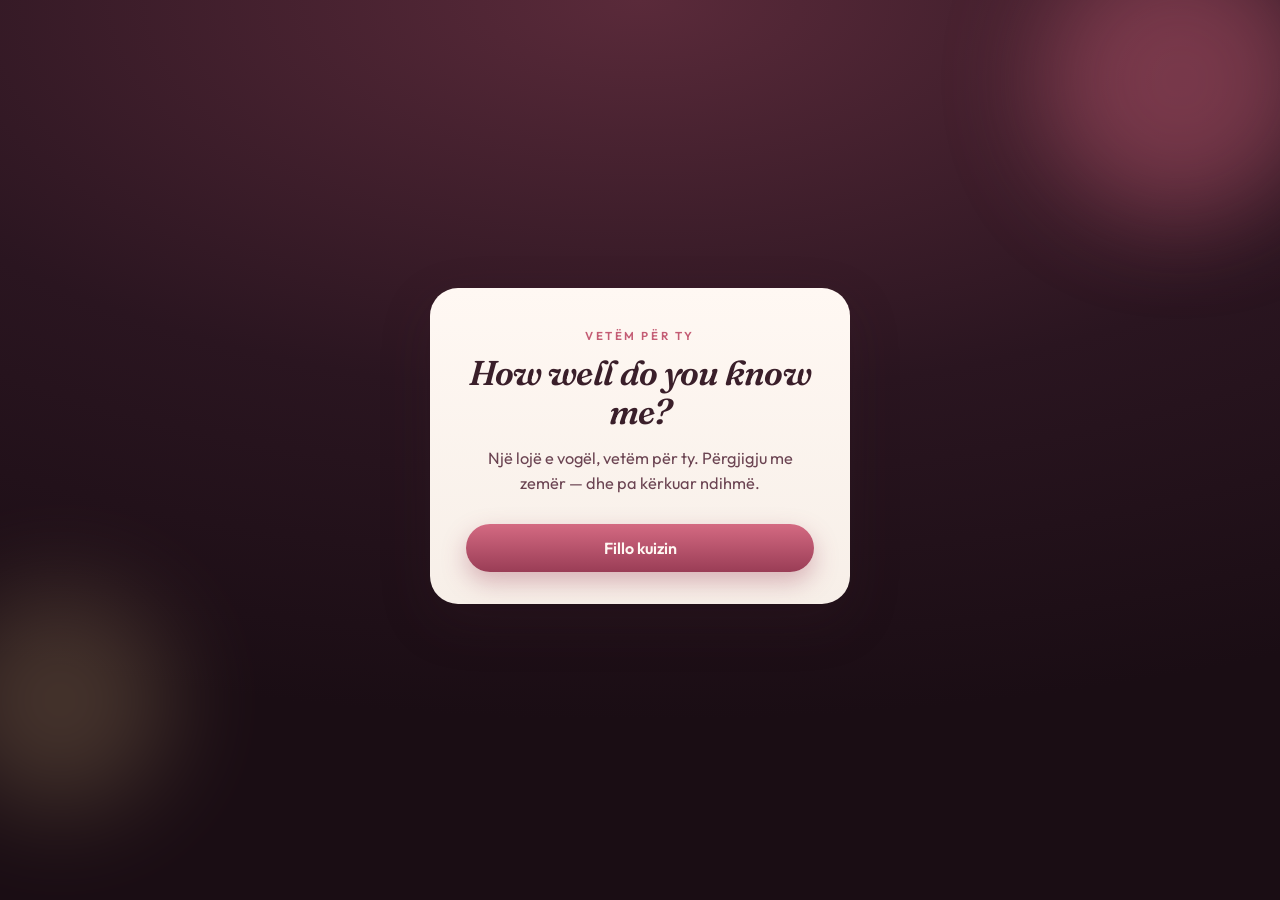
==== know-me-quiz/index.html @ f39b1515 "Add standalone How well do you know me couples quiz. A phone-first Albanian quiz page under know-me-" ====
<!DOCTYPE html>
<html lang="sq">
  <head>
    <meta charset="UTF-8" />
    <meta name="viewport" content="width=device-width, initial-scale=1, viewport-fit=cover" />
    <meta name="theme-color" content="#3a1f2a" />
    <title>How well do you know me?</title>
    <link rel="preconnect" href="https://fonts.googleapis.com" />
    <link rel="preconnect" href="https://fonts.gstatic.com" crossorigin />
    <link
      href="https://fonts.googleapis.com/css2?family=Fraunces:ital,opsz,wght@0,9..144,400;0,9..144,600;0,9..144,700;1,9..144,400&family=Outfit:wght@400;500;600&display=swap"
      rel="stylesheet"
    />
    <link rel="stylesheet" href="styles.css" />
  </head>
  <body>
    <div class="sky" aria-hidden="true">
      <div class="glow glow-a"></div>
      <div class="glow glow-b"></div>
      <div class="hearts" id="hearts"></div>
    </div>

    <main class="shell">
      <section class="card" id="screen-start">
        <p class="kicker" id="kicker">për ty</p>
        <h1 id="title">How well do you know me?</h1>
        <p class="lede" id="intro"></p>
        <button type="button" class="btn primary" id="btn-start">Fillo kuizin</button>
      </section>

      <section class="card hidden" id="screen-quiz" aria-live="polite">
        <div class="quiz-top">
          <p class="progress-text" id="progress-text"></p>
          <div class="dots" id="dots"></div>
        </div>
        <h2 class="question" id="question"></h2>
        <div class="choices" id="choices"></div>
      </section>

      <section class="card hidden" id="screen-end">
        <p class="kicker" id="end-score"></p>
        <h2 class="end-heading" id="end-heading"></h2>
        <p class="lede" id="end-body"></p>
        <div class="score-hearts" id="score-hearts" aria-hidden="true"></div>
        <button type="button" class="btn primary" id="btn-retry">Provo sërish</button>
        <p class="footer-note" id="footer-note"></p>
      </section>
    </main>

    <script src="config.js"></script>
    <script src="app.js"></script>
  </body>
</html>
---- know-me-quiz/styles.css ----
:root {
  --ink: #3a1f2a;
  --ink-soft: #6b4452;
  --blush: #e8b4b8;
  --rose: #c45c74;
  --rose-deep: #9a3d56;
  --cream: #f7efe8;
  --paper: #fff8f3;
  --gold: #c4a574;
  --correct: #3d7a5a;
  --wrong: #b54a5a;
  --shadow: 0 18px 50px rgba(58, 31, 42, 0.22);
  --radius: 28px;
}

*,
*::before,
*::after {
  box-sizing: border-box;
}

html,
body {
  margin: 0;
  min-height: 100%;
  min-height: 100dvh;
}

body {
  font-family: Outfit, system-ui, sans-serif;
  color: var(--ink);
  background: #2a1520;
  overflow-x: hidden;
}

.sky {
  position: fixed;
  inset: 0;
  z-index: 0;
  background:
    radial-gradient(120% 80% at 50% 0%, #5a2a3a 0%, #2a1520 55%, #1a0d14 100%);
}

.glow {
  position: absolute;
  border-radius: 50%;
  filter: blur(50px);
  opacity: 0.45;
  pointer-events: none;
}

.glow-a {
  width: 280px;
  height: 280px;
  background: #c45c74;
  top: -60px;
  right: -40px;
}

.glow-b {
  width: 220px;
  height: 220px;
  background: #c4a574;
  bottom: 10%;
  left: -50px;
  opacity: 0.25;
}

.hearts {
  position: absolute;
  inset: 0;
  overflow: hidden;
  pointer-events: none;
}

.hearts span {
  position: absolute;
  bottom: -12%;
  color: rgba(255, 232, 236, 0.28);
  font-size: 14px;
  animation: rise linear infinite;
}

@keyframes rise {
  0% {
    transform: translateY(0) scale(0.8);
    opacity: 0;
  }
  12% {
    opacity: 1;
  }
  100% {
    transform: translateY(-110vh) scale(1.15);
    opacity: 0;
  }
}

.shell {
  position: relative;
  z-index: 1;
  min-height: 100dvh;
  display: flex;
  align-items: center;
  justify-content: center;
  padding: max(20px, env(safe-area-inset-top)) 18px max(28px, env(safe-area-inset-bottom));
}

.card {
  width: min(420px, 100%);
  background: linear-gradient(180deg, var(--paper) 0%, var(--cream) 100%);
  border-radius: var(--radius);
  box-shadow: var(--shadow);
  padding: 32px 24px 28px;
  text-align: center;
  animation: lift 0.55s ease both;
}

@keyframes lift {
  from {
    opacity: 0;
    transform: translateY(16px) scale(0.98);
  }
  to {
    opacity: 1;
    transform: none;
  }
}

.hidden {
  display: none;
}

.kicker {
  margin: 0 0 10px;
  font-size: 0.72rem;
  letter-spacing: 0.22em;
  text-transform: uppercase;
  color: var(--rose);
  font-weight: 600;
}

h1,
.question,
.end-heading {
  font-family: Fraunces, Georgia, serif;
  font-weight: 600;
  letter-spacing: -0.02em;
  color: var(--ink);
  margin: 0 0 14px;
}

h1 {
  font-size: clamp(1.7rem, 7vw, 2.15rem);
  line-height: 1.15;
  font-style: italic;
}

.question {
  font-size: 1.35rem;
  line-height: 1.3;
  text-align: left;
  margin: 8px 0 20px;
}

.end-heading {
  font-size: 1.55rem;
  font-style: italic;
  line-height: 1.25;
}

.lede {
  margin: 0 0 28px;
  color: var(--ink-soft);
  font-size: 1.02rem;
  line-height: 1.55;
}

.btn {
  appearance: none;
  border: 0;
  cursor: pointer;
  font-family: inherit;
  font-weight: 600;
  font-size: 1rem;
  border-radius: 999px;
  padding: 14px 28px;
  min-height: 48px;
  transition: transform 0.15s ease, box-shadow 0.15s ease, background 0.15s ease;
}

.btn.primary {
  background: linear-gradient(180deg, #d46a82 0%, var(--rose-deep) 100%);
  color: #fff8f3;
  box-shadow: 0 10px 24px rgba(154, 61, 86, 0.35);
  width: 100%;
}

.btn.primary:active {
  transform: scale(0.98);
}

.quiz-top {
  margin-bottom: 6px;
}

.progress-text {
  margin: 0 0 10px;
  font-size: 0.8rem;
  color: var(--ink-soft);
  letter-spacing: 0.04em;
}

.dots {
  display: flex;
  gap: 6px;
  justify-content: center;
  flex-wrap: wrap;
}

.dots i {
  width: 8px;
  height: 8px;
  border-radius: 50%;
  background: rgba(58, 31, 42, 0.15);
  display: block;
}

.dots i.done {
  background: var(--rose);
}

.dots i.now {
  background: var(--gold);
  transform: scale(1.25);
}

.choices {
  display: grid;
  gap: 10px;
}

.choice {
  appearance: none;
  border: 1.5px solid rgba(58, 31, 42, 0.1);
  background: #fff;
  color: var(--ink);
  font-family: inherit;
  font-size: 0.98rem;
  font-weight: 500;
  text-align: left;
  border-radius: 16px;
  padding: 14px 16px;
  min-height: 52px;
  cursor: pointer;
  transition: border-color 0.15s ease, background 0.15s ease, transform 0.12s ease;
}

.choice:active:not(:disabled) {
  transform: scale(0.99);
}

.choice:disabled {
  cursor: default;
}

.choice.correct {
  border-color: var(--correct);
  background: #e8f4ec;
  color: #24543c;
}

.choice.wrong {
  border-color: var(--wrong);
  background: #fbecee;
  color: #7a3140;
}

.score-hearts {
  font-size: 1.15rem;
  letter-spacing: 0.12em;
  margin: -8px 0 22px;
  color: var(--rose);
}

.footer-note {
  margin: 18px 0 0;
  font-size: 0.78rem;
  color: var(--gold);
  font-family: Fraunces, Georgia, serif;
  font-style: italic;
}

@media (min-width: 520px) {
  .card {
    padding: 40px 36px 32px;
  }
}
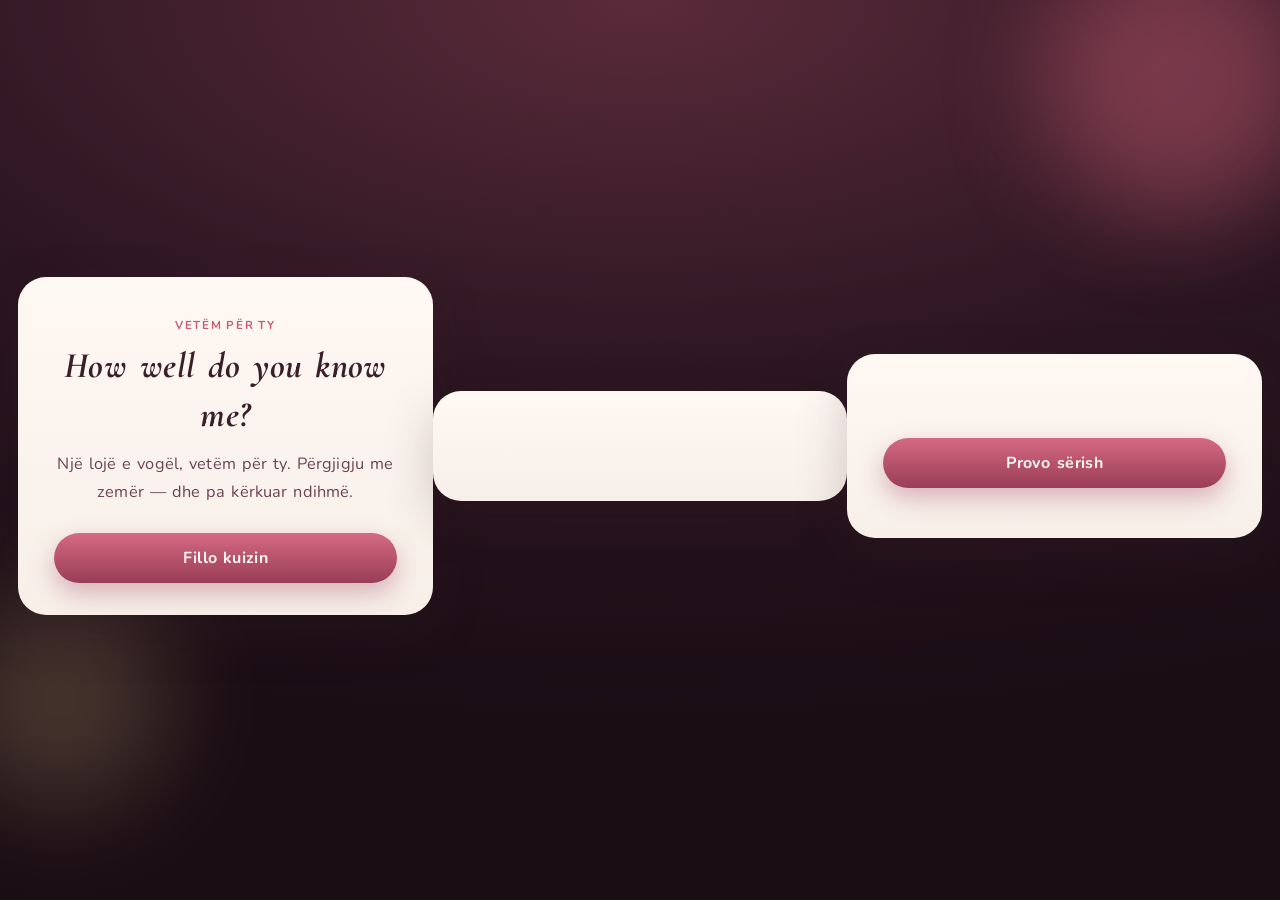
==== commit fee61184: "Fix collapsed word spacing on the quiz. Drop Fraunces/Outfit variable fonts (opsz can zero-out space" ====
--- a/know-me-quiz/index.html
+++ b/know-me-quiz/index.html
@@ -8,7 +8,7 @@
     <link rel="preconnect" href="https://fonts.googleapis.com" />
     <link rel="preconnect" href="https://fonts.gstatic.com" crossorigin />
     <link
-      href="https://fonts.googleapis.com/css2?family=Fraunces:ital,opsz,wght@0,9..144,400;0,9..144,600;0,9..144,700;1,9..144,400&family=Outfit:wght@400;500;600&display=swap"
+      href="https://fonts.googleapis.com/css2?family=Cormorant+Garamond:ital,wght@0,600;0,700;1,600;1,700&family=Nunito:wght@400;600;700&display=swap"
       rel="stylesheet"
     />
     <link rel="stylesheet" href="styles.css" />
@@ -22,28 +22,28 @@
 
     <main class="shell">
       <section class="card" id="screen-start">
-        <p class="kicker" id="kicker">për ty</p>
-        <h1 id="title">How well do you know me?</h1>
-        <p class="lede" id="intro"></p>
-        <button type="button" class="btn primary" id="btn-start">Fillo kuizin</button>
+        <p class="kicker words" id="kicker">për ty</p>
+        <h1 class="words" id="title">How well do you know me?</h1>
+        <p class="lede words" id="intro"></p>
+        <button type="button" class="btn primary words" id="btn-start">Fillo kuizin</button>
       </section>
 
       <section class="card hidden" id="screen-quiz" aria-live="polite">
         <div class="quiz-top">
-          <p class="progress-text" id="progress-text"></p>
+          <p class="progress-text words" id="progress-text"></p>
           <div class="dots" id="dots"></div>
         </div>
-        <h2 class="question" id="question"></h2>
+        <h2 class="question words left" id="question"></h2>
         <div class="choices" id="choices"></div>
       </section>
 
       <section class="card hidden" id="screen-end">
-        <p class="kicker" id="end-score"></p>
-        <h2 class="end-heading" id="end-heading"></h2>
-        <p class="lede" id="end-body"></p>
+        <p class="kicker score words" id="end-score"></p>
+        <h2 class="end-heading words" id="end-heading"></h2>
+        <p class="lede words" id="end-body"></p>
         <div class="score-hearts" id="score-hearts" aria-hidden="true"></div>
-        <button type="button" class="btn primary" id="btn-retry">Provo sërish</button>
-        <p class="footer-note" id="footer-note"></p>
+        <button type="button" class="btn primary words" id="btn-retry">Provo sërish</button>
+        <p class="footer-note words" id="footer-note"></p>
       </section>
     </main>
 
--- a/know-me-quiz/styles.css
+++ b/know-me-quiz/styles.css
@@ -27,10 +27,14 @@
 }
 
 body {
-  font-family: Outfit, system-ui, sans-serif;
+  font-family: Nunito, "Segoe UI", system-ui, sans-serif;
   color: var(--ink);
   background: #2a1520;
   overflow-x: hidden;
+  letter-spacing: 0.01em;
+  word-spacing: 0.12em;
+  word-break: normal;
+  overflow-wrap: break-word;
 }
 
 .sky {
@@ -126,32 +130,55 @@
   }
 }
 
-.hidden {
-  display: none;
+.words {
+  display: flex;
+  flex-wrap: wrap;
+  align-items: baseline;
+  justify-content: center;
+  column-gap: 0.36em;
+  row-gap: 0.12em;
+}
+
+.words.left {
+  justify-content: flex-start;
+}
+
+.words .word {
+  display: inline-block;
 }
 
 .kicker {
   margin: 0 0 10px;
   font-size: 0.72rem;
-  letter-spacing: 0.22em;
+  letter-spacing: 0.14em;
+  word-spacing: 0.35em;
   text-transform: uppercase;
   color: var(--rose);
-  font-weight: 600;
+  font-weight: 700;
+}
+
+.kicker.score {
+  text-transform: none;
+  letter-spacing: 0.04em;
+  word-spacing: 0.16em;
+  font-size: 0.82rem;
 }
 
 h1,
 .question,
 .end-heading {
-  font-family: Fraunces, Georgia, serif;
-  font-weight: 600;
-  letter-spacing: -0.02em;
+  font-family: "Cormorant Garamond", Georgia, "Times New Roman", serif;
+  font-weight: 700;
+  letter-spacing: 0.01em;
+  word-spacing: 0.16em;
   color: var(--ink);
   margin: 0 0 14px;
+  font-kerning: normal;
 }
 
 h1 {
-  font-size: clamp(1.7rem, 7vw, 2.15rem);
-  line-height: 1.15;
+  font-size: clamp(1.85rem, 7.2vw, 2.25rem);
+  line-height: 1.25;
   font-style: italic;
 }
 
@@ -165,14 +192,16 @@
 .end-heading {
   font-size: 1.55rem;
   font-style: italic;
-  line-height: 1.25;
+  line-height: 1.35;
 }
 
 .lede {
   margin: 0 0 28px;
   color: var(--ink-soft);
   font-size: 1.02rem;
-  line-height: 1.55;
+  line-height: 1.6;
+  letter-spacing: 0.01em;
+  word-spacing: 0.14em;
 }
 
 .btn {
@@ -180,8 +209,10 @@
   border: 0;
   cursor: pointer;
   font-family: inherit;
-  font-weight: 600;
+  font-weight: 700;
   font-size: 1rem;
+  letter-spacing: 0.02em;
+  word-spacing: 0.18em;
   border-radius: 999px;
   padding: 14px 28px;
   min-height: 48px;
@@ -246,7 +277,9 @@
   color: var(--ink);
   font-family: inherit;
   font-size: 0.98rem;
-  font-weight: 500;
+  font-weight: 600;
+  letter-spacing: 0.01em;
+  word-spacing: 0.14em;
   text-align: left;
   border-radius: 16px;
   padding: 14px 16px;
@@ -286,11 +319,29 @@
   margin: 18px 0 0;
   font-size: 0.78rem;
   color: var(--gold);
-  font-family: Fraunces, Georgia, serif;
+  font-family: "Cormorant Garamond", Georgia, serif;
   font-style: italic;
-}
-
-@media (min-width: 520px) {
+  letter-spacing: 0.02em;
+  word-spacing: 0.16em;
+}
+
+@media (max-width: 520px) {
+  .shell {
+    align-items: stretch;
+    padding: max(12px, env(safe-area-inset-top)) 12px max(16px, env(safe-area-inset-bottom));
+  }
+
+  .card {
+    width: 100%;
+    min-height: calc(100dvh - 28px);
+    display: flex;
+    flex-direction: column;
+    justify-content: center;
+    padding: 28px 20px 24px;
+  }
+}
+
+@media (min-width: 521px) {
   .card {
     padding: 40px 36px 32px;
   }
